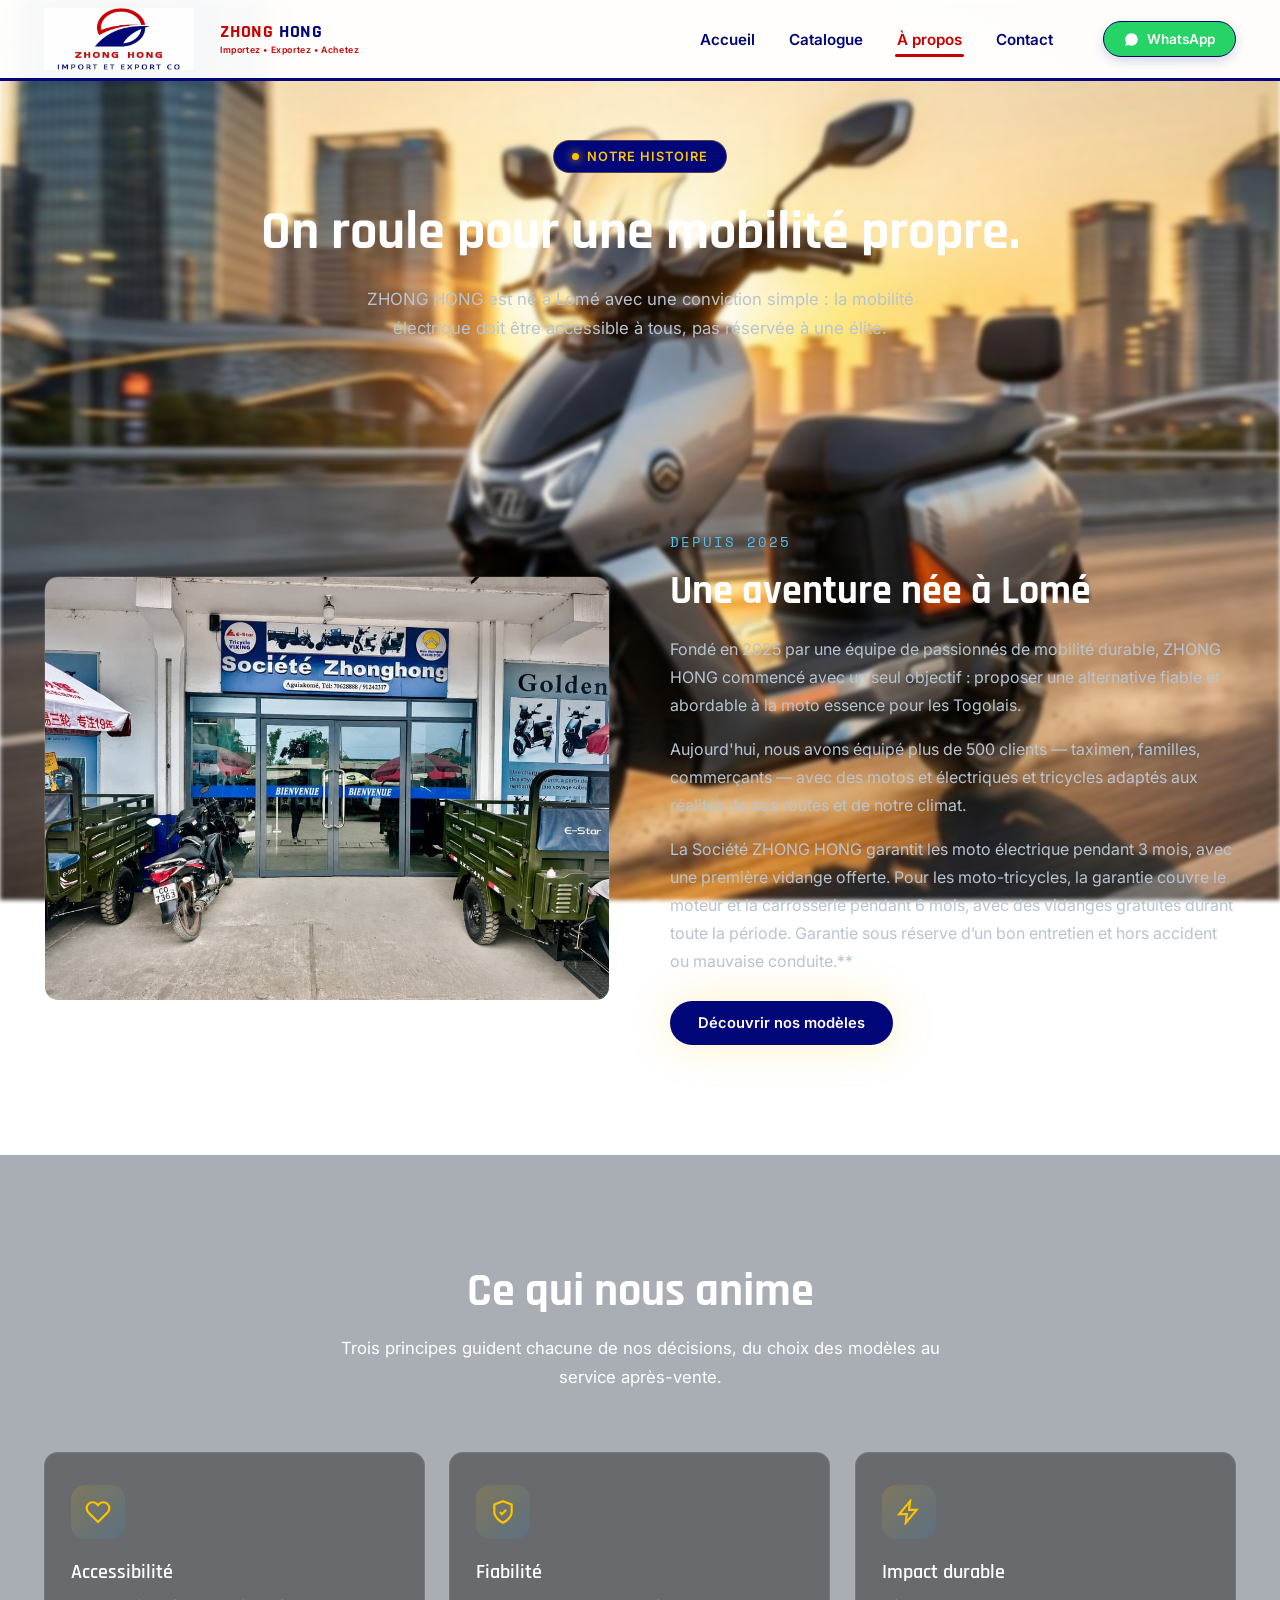
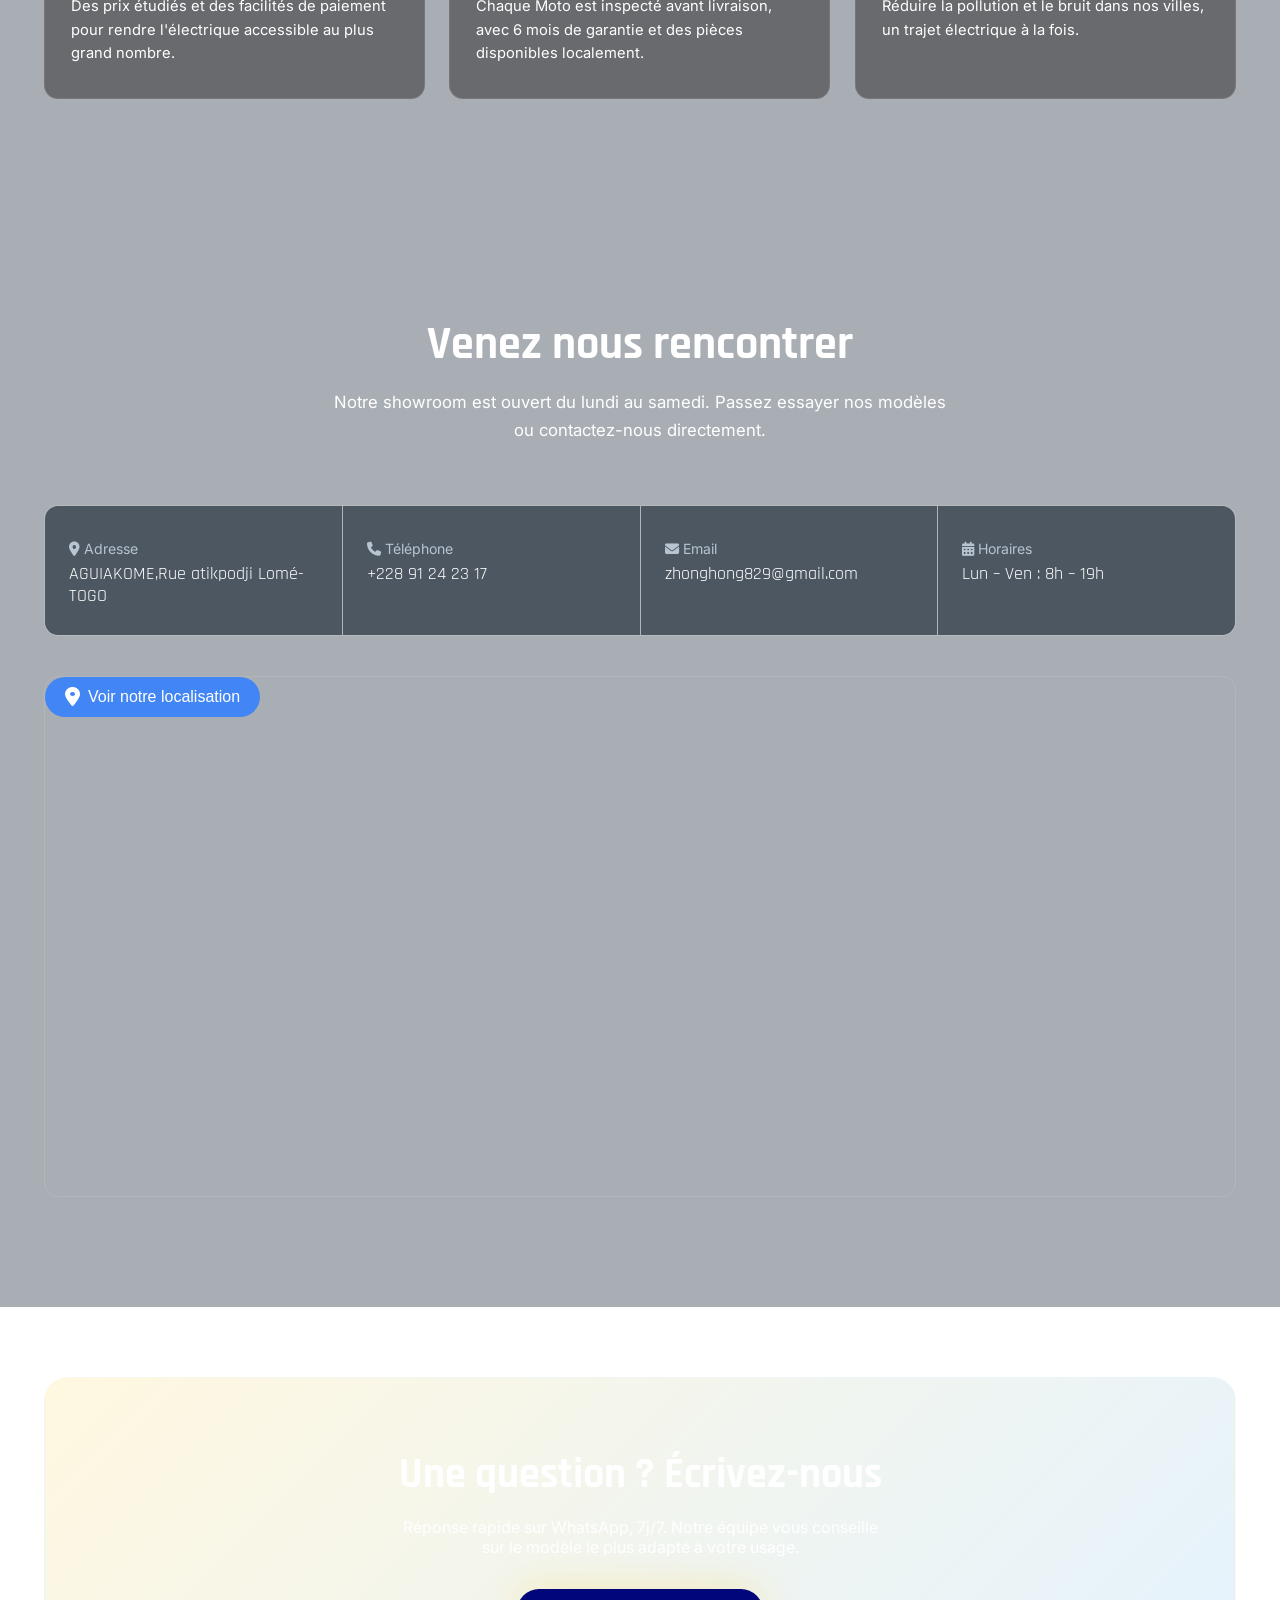
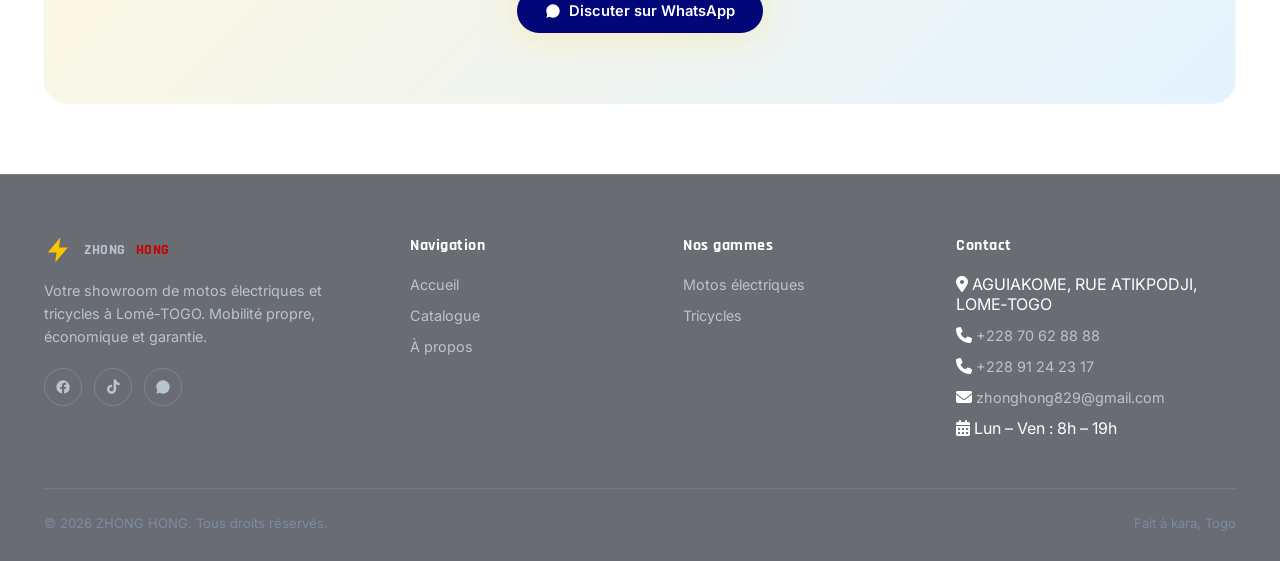
==== apropos.html @ ffcd8df4 "Add files via upload" ====
<!DOCTYPE html>
<html lang="fr">

<head>
  <meta charset="UTF-8">
  <meta name="viewport" content="width=device-width, initial-scale=1.0">
  <title>À propos — zhonghong — Motos Électriques & Tricycles à Lomé</title>
  <meta name="description"
    content="Découvrez l'histoire de VoltMoto, notre équipe et notre engagement pour une mobilité électrique accessible à Lomé.">
  <link rel="stylesheet" href="style.css">
  <link rel="stylesheet" href="https://cdnjs.cloudflare.com/ajax/libs/font-awesome/6.5.1/css/all.min.css">
</head>

<body>

  <div class="fixed-bg"></div>

  <!--  NAVIGATION  -->
  <header class="navbar">
    <div class="container">
      <img id="log" src="logo.jpg" alt="">
       <a href="index.html" class="logo">

    <!-- NOUVEAU TEXTE -->
    <span class="logo-slogan">
        <strong>
            <span>ZHONG</span> HONG
        </strong>
        <small>Importez • Exportez • Achetez</small>
    </span>

      <nav class="nav-links">
        <a href="index.html">Accueil</a>
        <a href="catalogue.html">Catalogue</a>
        <a href="apropos.html">À propos</a>
        <a href="apropos.html#contact">Contact</a>
        <a href="https://wa.me/22891242317" target="_blank" class="btn btn-primary btn-sm mobile-only-cta">Discuter sur
          WhatsApp</a>
      </nav>
      <div class="menu-backdrop"></div>
      <div class="nav-cta">
        <a href="https://wa.me/22890000000" target="_blank" class="btn btn-outline btn-sm">
          <svg viewBox="0 0 24 24" width="15" height="15" fill="currentColor">
            <path
              d="M12 2C6.48 2 2 6.48 2 12c0 1.85.5 3.58 1.38 5.07L2 22l5.07-1.33A9.94 9.94 0 0 0 12 22c5.52 0 10-4.48 10-10S17.52 2 12 2z" />
          </svg>
          WhatsApp
        </a>
        <!--  
        <a id="btn-catatalogue" href="catalogue.html" class="btn btn-primary btn-sm">Voir le catalogue</a>
        -->
        <button class="hamburger" aria-label="Menu">
          <span></span><span></span><span></span>
        </button>
      </div>
    </div>
  </header>

  <!-- EN-TÊTE  -->
  <section class="about-hero">
    <div class="container">
      <div class="eyebrow" data-reveal><span class="dot"></span> Notre histoire</div>
      <h1
        style="font-family:var(--font-display); font-size:clamp(2.2rem,5vw,3.4rem); font-weight:700; margin-bottom:18px;"
        data-reveal>
        On roule pour une <span class="gradient-text">mobilité propre.</span>
      </h1>
      <p style="color:var(--grey-300); max-width:620px; margin:0 auto; font-size:1.05rem; line-height:1.7;" data-reveal>
        ZHONG HONG est né à Lomé avec une conviction simple : la mobilité électrique doit être accessible à tous, pas
        réservée à une élite.
      </p>
    </div>
  </section>

  <!--  NOTRE HISTOIRE -->
  <section class="section">
    <div class="container">
      <div class="split">
        <div data-reveal>
          <img src="photoentreprise.jpg" alt="Showroom VoltMoto à Lomé">
        </div>
        <div data-reveal>
          <span class="kicker">Depuis 2025</span>
          <h2>Une aventure née à Lomé</h2>
          <p>Fondé en 2025 par une équipe de passionnés de mobilité durable, ZHONG HONG commencé avec un seul objectif :
            proposer une alternative fiable et abordable à la moto essence pour les Togolais.</p>
          <p>Aujourd'hui, nous avons équipé plus de 500 clients — taximen, familles, commerçants — avec des motos et
            électriques et tricycles adaptés aux réalités de nos routes et de notre climat.</p>
          <p> La Société ZHONG HONG garantit les moto électrique pendant 3 mois, avec une première vidange offerte. Pour
            les
            moto-tricycles, la garantie couvre le moteur et la carrosserie pendant 6 mois, avec des vidanges gratuites
            durant toute la période. Garantie sous réserve d’un bon entretien et hors accident ou mauvaise conduite.**
          </p>
          <a href="catalogue.html" class="btn btn-primary" style="margin-top:10px;">Découvrir nos modèles</a>
        </div>
      </div>
    </div>
  </section>

  <!--  VALEURS  -->
  <section class="section" style="background:rgba(10,25,41,0.35);">
    <div class="container">
      <div class="section-head" data-reveal>
        <h2>Ce qui nous anime</h2>
        <p>Trois principes guident chacune de nos décisions, du choix des modèles au service après-vente.</p>
      </div>
      <div class="values-grid">
        <div class="feature-card" data-reveal data-scroll-index="1">
          <div class="icon-wrap"><svg viewBox="0 0 24 24" fill="none" stroke="currentColor" stroke-width="2">
              <path
                d="M20.84 4.61a5.5 5.5 0 0 0-7.78 0L12 5.67l-1.06-1.06a5.5 5.5 0 0 0-7.78 7.78L12 21.23l8.84-8.84a5.5 5.5 0 0 0 0-7.78z" />
            </svg></div>
          <h3>Accessibilité</h3>
          <p>Des prix étudiés et des facilités de paiement pour rendre l'électrique accessible au plus grand nombre.</p>
        </div>
        <div class="feature-card" data-reveal data-scroll-index="2">
          <div class="icon-wrap"><svg viewBox="0 0 24 24" fill="none" stroke="currentColor" stroke-width="2">
              <path d="M9 12l2 2 4-4M12 22s8-4 8-10V5l-8-3-8 3v7c0 6 8 10 8 10z" />
            </svg></div>
          <h3>Fiabilité</h3>
          <p>Chaque Moto est inspecté avant livraison, avec 6 mois de garantie et des pièces disponibles localement.
          </p>
        </div>
        <div class="feature-card" data-reveal data-scroll-index="3">
          <div class="icon-wrap"><svg viewBox="0 0 24 24" fill="none" stroke="currentColor" stroke-width="2">
              <path d="M13 2 3 14h7l-1 8 10-12h-7l1-8z" />
            </svg></div>
          <h3>Impact durable</h3>
          <p>Réduire la pollution et le bruit dans nos villes, un trajet électrique à la fois.</p>
        </div>
      </div>
    </div>
  </section>



  <!--  CONTACT / LOCALISATION -->
  <section class="section" id="=contact-section" style="background:rgba(10,25,41,0.35);">
    <div class="container">
      <div class="section-head" data-reveal>
        <h2>Venez nous rencontrer</h2>
        <p>Notre showroom est ouvert du lundi au samedi. Passez essayer nos modèles ou contactez-nous directement.</p>
      </div>

      <div class="stats-bar" style="margin-bottom:40px;" data-reveal>
        <div class="stat-item" style="text-align:left; padding:28px 24px;">
          <span class="label" style="display:block; margin-bottom:6px;"><i class="fa-solid fa-location-dot"></i>
            Adresse</span>
          <span style="font-family:var(--font-display); font-size:1.1rem;">AGUIAKOME,Rue atikpodji Lomé-TOGO</span>
        </div>
        <div class="stat-item" style="text-align:left; padding:28px 24px;">
          <span class="label" style="display:block; margin-bottom:6px;"><i class="fa-solid fa-phone"></i>
            Téléphone</span>
          <span style="font-family:var(--font-display); font-size:1.1rem;"><a href="tel: +228 91242317 ">+228 91 24 23
              17</a></span>
        </div>
        <div class="stat-item" style="text-align:left; padding:28px 24px;">
          <span class="label" style="display:block; margin-bottom:6px;"><i class="fa-solid fa-envelope"></i>
            Email</span>
          <span style="font-family:var(--font-display); font-size:1.1rem;"><a
              href="mailto:zhonghong829@gmail.com">zhonghong829@gmail.com</a></span>
        </div>
        <div class="stat-item" style="text-align:left; padding:28px 24px;">
          <span class="label" style="display:block; margin-bottom:6px;"> <i class="fa-solid fa-calendar-days"></i>
            Horaires</span>
          <span style="font-family:var(--font-display); font-size:1.1rem;">Lun – Ven : 8h – 19h</span>
        </div>
      </div>

      <div class="map-wrap" data-reveal>
        <a href="https://maps.app.goo.gl/SfbTPhLmxVhvN7118" target="_blank" style="
  display: inline-flex;
  align-items: center;
  gap: 8px;
  background-color: #4285F4;
  color: white;
  padding: 10px 20px;
  border-radius: 50px;
  text-decoration: none;
  font-family: sans-serif;
">
          <i class="fa-solid fa-location-dot" style="font-size: 20px;"></i>
          Voir notre localisation
        </a>

        <iframe src="https://www.google.com/maps?q=6.132615,1.233595&z=15&output=embed" width="600" height="450"
          style="border:0; margin-top: 15px;" allowfullscreen="" loading="lazy">
        </iframe>
      </div>
    </div>
  </section>

  <!--  CTA FINAL  -->
  <section class="section-tight">
    <div class="container">
      <div class="cta-banner" data-reveal="scale" id="contact">
        <h2>Une question ? Écrivez-nous</h2>
        <p>Réponse rapide sur WhatsApp, 7j/7. Notre équipe vous conseille sur le modèle le plus adapté à votre usage.
        </p>
        <a href="https://wa.me/22891242317?text=Bonjour%2C%20je%20souhaite%20des%20informations" target="_blank"
          class="btn btn-primary">
          <svg viewBox="0 0 24 24" width="16" height="16" fill="currentColor">
            <path
              d="M12 2C6.48 2 2 6.48 2 12c0 1.85.5 3.58 1.38 5.07L2 22l5.07-1.33A9.94 9.94 0 0 0 12 22c5.52 0 10-4.48 10-10S17.52 2 12 2z" />
          </svg>
          Discuter sur WhatsApp
        </a>
      </div>
    </div>
  </section>

  <!--  FOOTER -->
  <footer>
    <div class="container">
      <div class="footer-grid">
        <div class="footer-col footer-brand">
          <a href="index.html" class="logo">
            <svg viewBox="0 0 24 24" fill="none">
              <path d="M13 2 3 14h7l-1 8 10-12h-7l1-8z" fill="#FFC400" />
            </svg>
            ZHONG<span class="accent">HONG</span>
          </a>
          <p>Votre showroom de motos électriques et tricycles à Lomé-TOGO. Mobilité propre, économique et garantie.</p>
          <div class="social-row">
            <a href="#" aria-label="Facebook"><svg viewBox="0 0 24 24" fill="currentColor">
                <path
                  d="M22 12a10 10 0 1 0-11.5 9.87v-6.98H7.9V12h2.6V9.8c0-2.57 1.53-4 3.87-4 1.12 0 2.3.2 2.3.2v2.53h-1.3c-1.28 0-1.68.8-1.68 1.62V12h2.86l-.46 2.89h-2.4v6.98A10 10 0 0 0 22 12z" />
              </svg></a>
            <a href="https://www.tiktok.com/@jianchao.wu2" target="_blank">
              <i class="fa-brands fa-tiktok"></i>
            </a>
            <a href="https://wa.me/22891242317" target="_blank" aria-label="WhatsApp"><svg viewBox="0 0 24 24"
                fill="currentColor">
                <path
                  d="M12 2C6.48 2 2 6.48 2 12c0 1.85.5 3.58 1.38 5.07L2 22l5.07-1.33A9.94 9.94 0 0 0 12 22c5.52 0 10-4.48 10-10S17.52 2 12 2z" />
              </svg></a>
          </div>
        </div>
        <div class="footer-col">
          <h4>Navigation</h4>
          <ul>
            <li><a href="index.html">Accueil</a></li>
            <li><a href="catalogue.html">Catalogue</a></li>
            <li><a href="apropos.html">À propos</a></li>
          </ul>
        </div>
        <div class="footer-col">
          <h4>Nos gammes</h4>
          <ul>
            <li><a href="catalogue.html">Motos électriques</a></li>
            <li><a href="catalogue.html">Tricycles</a></li>

          </ul>
        </div>
        <div class="footer-col">
          <h4>Contact</h4>
          <ul>
            <li><i class="fa-solid fa-location-dot"></i> AGUIAKOME, RUE ATIKPODJI,
              LOME‐TOGO</li>
            <li><i class="fa-solid fa-phone"></i> <a href="tel:+22870628888"> +228 70 62 88 88</a></li>
            <li><i class="fa-solid fa-phone"></i> <a href="tel:+228 91 242317"> +228 91 24 23 17</a></li>
            <li><i class="fa-solid fa-envelope"></i> <a href="mailto:zhonghong829@gmail.com">zhonghong829@gmail.com</a>
            </li>
            <li><i class="fa-solid fa-calendar-days"> </i> Lun – Ven : 8h – 19h</li>
          </ul>
        </div>
      </div>
      <div class="footer-bottom">
        <span>© 2026 ZHONG HONG. Tous droits réservés.</span>
        <span>Fait à kara, Togo </span>
      </div>
    </div>
  </footer>

  <script src="script.js"></script>
</body>

</html>
---- style.css ----
@import url('https://fonts.googleapis.com/css2?family=Rajdhani:wght@500;600;700&family=Inter:wght@400;500;600;700&family=Space+Mono:wght@400;700&display=swap');

:root {
  /* Couleurs */
     --rouge-logo: #C90000;
    --bleu-logo: #010779;
  --navy-950: #050b14;
  --navy-900: #0a1929;
  --navy-800: #0f2138;
  --navy-700: #16304f;
  --blue-500: #2196f3;
  --blue-glow: #4fc3f7;
  --yellow-400: #ffc400;
  --yellow-300: #f7f7f7;
  --blue: Blue;
  --white: white;
  --whatzap: #25D366;
  --grey-300: #b8c4d0;
  --grey-500: #7c8ba1;

  /* Typo */
  --font-display: 'Rajdhani', sans-serif;
  --font-body: 'Inter', sans-serif;
  --font-mono: 'Space Mono', monospace;

  /* Radius / ombres */
  --radius: 14px;
  --radius-sm: 8px;
  --shadow-glow: 0 0 40px rgba(255, 196, 0, 0.25);
  --shadow-blue: 0 0 40px rgba(33, 150, 243, 0.25);
  --transition: 0.35s cubic-bezier(0.16, 1, 0.3, 1);
}

* {
  margin: 0;
  padding: 0;
  box-sizing: border-box;
}

html {
  scroll-behavior: smooth;
  overflow-x: hidden;   /* ← à ajouter : bloque le débordement horizontal sur mobile */
  max-width: 100%;
}

body {
  font-family: var(--font-body);
  color: var(--white);
  
  overflow-x: hidden;
  position: relative;
  min-height: 100vh;
}

img {
  max-width: 100%;
  display: block;
}

a {
  text-decoration: none;
  color: inherit;
}

ul {
  list-style: none;
}

button {
  font-family: inherit;
  cursor: pointer;
  border: none;
  background: none;
}

/*  FOND FIXE (identique sur toutes les pages)  */
.fixed-bg {
  position: fixed;
  inset: 0;
  z-index: -3;
  background:
   /* radial-gradient(circle at 15% 20%, rgba(33, 150, 243, 0.18) 0%, transparent 45%),
    radial-gradient(circle at 85% 75%, rgba(255, 196, 0, 0.12) 0%, transparent 45%),
    linear-gradient(180deg, #050b14 0%, #0a1929 50%, #050b14 100%),*/
    url('imagebackground.jpg');
  filter: blur(2px);
  background-size: cover, cover, cover, cover;
  background-position: center, center, center, center;
  background-repeat: no-repeat;
  background-attachment: fixed;
}
/* top text */
#cardrecorriger{
  margin-top: 80px;
}

.fixed-bg::after {
  content: '';
  position: absolute;
  inset: 0;
  background-image:
    linear-gradient(rgba(79, 195, 247, 0.05) 1px, transparent 1px),
    linear-gradient(90deg, rgba(79, 195, 247, 0.05) 1px, transparent 1px);
  background-size: 48px 48px;
  mask-image: radial-gradient(ellipse at center, black 0%, transparent 80%);
}

/*  CONTAINER  */
.container {
  width: 100%;
  max-width: 1240px;
  margin: 0 auto;
  padding: 0 24px;
}


/*  NAVIGATION  */
.navbar {
  position: fixed;
  top: 0;
  left: 0;
  z-index: 1000;
  width: 100%;
  background: rgba(255, 255, 255, 0.96);
  backdrop-filter: blur(16px);
  -webkit-backdrop-filter: blur(16px);
  border-bottom: 3px solid var(--bleu-logo);
  box-shadow: 0 5px 22px rgba(1, 7, 121, 0.14);
  transition: box-shadow 0.3s ease, background 0.3s ease;
}

.navbar .container {
  display: flex;
  align-items: center;
  justify-content: space-between;
  height: 78px;
  gap: 24px;
}

#log {
  width: 150px;
  height: auto;
  object-fit: contain;
  flex-shrink: 0;
}

.logo {
  display: flex;
  align-items: center;
  gap: 10px;
  font-family: var(--font-display);
  font-size: 1.5rem;
  font-weight: 700;
  letter-spacing: 0.5px;
}

.logo svg {
  width: 30px;
  height: 30px;
}

.logo .accent {
  color: var(--rouge-logo);
}

.nav-links {
  display: flex;
  align-items: center;
  justify-content: center;
  gap: 30px;
  margin-left: auto;
}

.nav-links a {
  color: var(--bleu-logo);
  font-size: 0.95rem;
  font-weight: 600;
  position: relative;
  padding: 9px 2px;
  transition: color 0.25s ease;
}

.nav-links a::after {
  content: '';
  position: absolute;
  left: 0;
  bottom: 1px;
  width: 0;
  height: 3px;
  border-radius: 10px;
  background: var(--rouge-logo);
  transition: width 0.25s ease;
}

.nav-links a:hover,
.nav-links a.active {
  color: var(--rouge-logo);
}

.nav-links a:hover::after,
.nav-links a.active::after {
  width: 100%;
}

.nav-cta {
  display: flex;
  align-items: center;
  gap: 10px;
  flex-shrink: 0;
 
}

.nav-links .mobile-only-cta {
  display: none;
}

/* Boutons de la navigation : uniquement les couleurs de la marque */
.nav-cta .btn-outline {
  background: var(--whatzap);
  color: var(--white);
  border: 1.5px solid var(--bleu-logo);
  box-shadow: 0 4px 12px rgba(1, 7, 121, 0.16);
}

.nav-cta .btn-outline:hover {
  background: var(--rouge-logo);
  border-color: var(--rouge-logo);
  transform: translateY(-2px);
}

#btn-catatalogue {
  background: var(--rouge-logo);
  color: var(--white);
  box-shadow: 0 4px 12px rgba(201, 0, 0, 0.16);
}

#btn-catatalogue:hover {
  background: var(--bleu-logo);
  transform: translateY(-2px);
}

.hamburger {
  display: none;
  flex-direction: column;
  justify-content: center;
  align-items: center;
  gap: 5px;
  width: 44px;
  height: 44px;
  padding: 0;
  border: 2px solid var(--bleu-logo);
  border-radius: 10px;
  background: var(--bleu-logo);
  z-index: 1100;
  box-shadow: 0 5px 14px rgba(1, 7, 121, 0.18);
}

.hamburger span {
  width: 22px;
  height: 2px;
  background: var(--white);
  border-radius: 2px;
  transition: var(--transition);
}

/*  BOUTONS  */
.btn {
  display: inline-flex;
  align-items: center;
  gap: 8px;
  padding: 13px 28px;
  border-radius: 100px;
  font-family: var(--font-body);
  font-weight: 600;
  font-size: 0.92rem;
  transition: all var(--transition);
  white-space: nowrap;
}

.btn-primary {
  background: var(--bleu-logo);
  color:var(--white);
  box-shadow: var(--shadow-glow);
}

.btn-primary:hover {
  transform: translateY(-3px) scale(1.03);
  box-shadow: 0 8px 30px rgba(255, 196, 0, 0.4);
}

.btn-outline {
  background: var(--whatzap);
  color: var(--white);
  border: 1.5px solid rgba(255, 255, 255, 0.25);
  backdrop-filter: blur(8px);
  
}

.btn-outline:hover {
  border-color: var(--blue-glow);
  background: var(--yellow-400);
  transform: translateY(-3px);
}

.btn-sm {
  padding: 9px 20px;
  font-size: 0.85rem;
  background: var(--whatzap);
}
#btn-catatalogue{
  background: var(--rouge-logo);
  
}


.btn-block {
  width: 100%;
  justify-content: center;
}

/*  BADGE / EYEBROW  */
.eyebrow {
  display: inline-flex;
  align-items: center;
  gap: 8px;
  padding: 8px 18px;
  border-radius: 100px;
  background:var(--bleu-logo);
  border: 1px solid rgba(255, 196, 0, 0.3);
  color: var(--yellow-400);
  font-size: 0.8rem;
  font-weight: 600;
  letter-spacing: 1px;
  text-transform: uppercase;
  margin-bottom: 24px;
}

.eyebrow .dot {
  width: 7px;
  height: 7px;
  border-radius: 50%;
  background: var(--yellow-400);
  box-shadow: 0 0 10px var(--yellow-400);
  animation: pulse-dot 1.8s infinite;
}

@keyframes pulse-dot {

  0%,
  100% {
    opacity: 1;
    transform: scale(1);
  }

  50% {
    opacity: 0.4;
    transform: scale(0.7);
  }
}

/*  HERO  */
.hero {
  min-height: 92vh;
  display: flex;
  align-items: center;
  position: relative;
  padding: 60px 0 40px;
}

.hero-glow {
  position: absolute;
  top: 50%;
  left: 50%;
  transform: translate(-50%, -50%);
  width: 900px;
  height: 900px;
  background: radial-gradient(circle, rgba(33, 150, 243, 0.15) 0%, transparent 65%);
  z-index: -1;
  animation: float-glow 8s ease-in-out infinite;
}

@keyframes float-glow {

  0%,
  100% {
    transform: translate(-50%, -50%) scale(1);
  }

  50% {
    transform: translate(-52%, -48%) scale(1.08);
  }
}

.hero-content {
  max-width: 780px;
  margin: 0 auto;
  text-align: center;
}

.hero h1 {
  font-family: var(--font-display);
  font-size: clamp(2.6rem, 6vw, 4.6rem);
  font-weight: 700;
  line-height: 1.05;
  letter-spacing: -0.5px;
  margin-bottom: 22px;
}

.hero h1 .gradient-text {
  background: linear-gradient(90deg, var(--yellow-400), var(--blue-glow));
  -webkit-background-clip: text;
  background-clip: text;
  -webkit-text-fill-color: transparent;
}

.hero p.lead {
  font-size: 1.15rem;
  color: var(--white);
  line-height: 1.7;
  max-width: 600px;
  margin: 0 auto 36px;
}

.hero-actions {
  display: flex;
  align-items: center;
  justify-content: center;
  gap: 16px;
  flex-wrap: wrap;
  margin-bottom: 50px;
  
}

.trust-badges {
  display: flex;
  flex-wrap: wrap;
  align-items: center;
  justify-content: center;
  gap: 14px;
}

.trust-badges .badge {
  display: flex;
  align-items: center;
  gap: 8px;
  padding: 10px 18px;
  border-radius: 100px;
  background: rgba(255, 255, 255, 0.04);
  border: 1px solid rgba(255, 255, 255, 0.1);
  font-size: 0.82rem;
  color: var(--white);
}

.trust-badges svg {
  width: 16px;
  height: 16px;
  color: var(--yellow-400);
  flex-shrink: 0;
}

.scroll-hint {
  position: absolute;
  bottom: 20px;
  left: 50%;
  transform: translateX(-50%);
  display: flex;
  flex-direction: column;
  align-items: center;
  gap: 8px;
  color: var(--grey-500);
  font-size: 0.75rem;
  letter-spacing: 2px;
  text-transform: uppercase;
  animation: bounce-y 2.2s infinite;
}

.scroll-hint .line {
  width: 1px;
  height: 34px;
  background: linear-gradient(var(--grey-500), transparent);
}

@keyframes bounce-y {

  0%,
  100% {
    transform: translateX(-50%) translateY(0);
  }

  50% {
    transform: translateX(-50%) translateY(8px);
  }
}

/*  SECTION GENERIQUE  */
.section {
  padding: 110px 0;
  position: relative;
}

.section-tight {
  padding: 70px 0;
}

.section-head {
  text-align: center;
  max-width: 620px;
  margin: 0 auto 60px;
}

.section-head h2 {
  font-family: var(--font-display);
  font-size: clamp(2rem, 4vw, 2.9rem);
  font-weight: 700;
  margin-bottom: 16px;
  line-height: 1.15;
}

.section-head p {
  color:var(--white);
  font-size: 1.05rem;
  line-height: 1.7;
}

.section-head.left {
  text-align: left;
  margin: 0 0 50px;
}

/*  STATS BAR  */
.stats-bar {
  display: grid;
  grid-template-columns: repeat(4, 1fr);
  gap: 1px;
  background: rgba(255, 255, 255, 0.08);
  border: 1px solid rgba(255, 255, 255, 0.08);
  border-radius: var(--radius);
  overflow: hidden;
}

.stat-item {
  background: rgba(10, 25, 41, 0.6);
  padding: 36px 20px;
  text-align: center;
}

.stat-item .num {
  font-family: var(--font-display);
  font-size: 2.6rem;
  font-weight: 700;
  color: var(--bleu-logo);
  display: block;
}

.stat-item .label {
  color: var(--grey-300);
  font-size: 0.88rem;
  margin-top: 6px;
}

/*  FEATURE CARDS (tilt 3D)  */
.features-grid {
  display: grid;
  grid-template-columns: repeat(4, 1fr);
  gap: 22px;
}

.feature-card {
  background: rgba(45, 44, 45, 0.517);
  border: 1px solid rgba(255, 255, 255, 0.09);
  border-radius: var(--radius);
  padding: 32px 26px;
  transition: transform 0.15s ease, box-shadow var(--transition), border-color var(--transition);
  transform-style: preserve-3d;
  will-change: transform;
}

.feature-card:hover {
  border-color: rgba(255, 196, 0, 0.35);
  box-shadow: var(--shadow-glow);
}

.feature-card .icon-wrap {
  width: 54px;
  height: 54px;
  border-radius: 14px;
  background: linear-gradient(135deg, rgba(255, 196, 0, 0.15), rgba(33, 150, 243, 0.15));
  display: flex;
  align-items: center;
  justify-content: center;
  margin-bottom: 20px;
}

.feature-card .icon-wrap svg {
  width: 26px;
  height: 26px;
  color: var(--yellow-400);
}

.feature-card h3 {
  font-family: var(--font-display);
  font-size: 1.25rem;
  font-weight: 600;
  margin-bottom: 10px;
}

.feature-card p {
  color:var(--white);
  font-size: 0.92rem;
  line-height: 1.6;
}

/*CATALOGUE GRID  */
.filter-bar {
  display: flex;
  justify-content: center;
  flex-wrap: wrap;
  gap: 12px;
  margin-bottom: 48px;
}

.filter-btn {
  padding: 10px 24px;
  border-radius: 100px;
  border: 1px solid rgba(255, 255, 255, 0.15);
  color: var(--grey-300);
  font-size: 0.88rem;
  font-weight: 600;
  transition: all var(--transition);
}

.filter-btn.active,
.filter-btn:hover {
  background: var(--yellow-400);
  border-color: var(--yellow-400);
  color: var(--navy-950);
}

.catalogue-grid {
  display: grid;
  grid-template-columns: repeat(4, 1fr);
  gap: 26px;
}

.moto-card {
  background: linear-gradient(160deg, rgba(255, 255, 255, 0.05), rgba(255, 255, 255, 0.01));
  border: 1px solid rgba(255, 255, 255, 0.09);
  border-radius: var(--radius);
  overflow: hidden;
  transition: transform 0.15s ease, box-shadow var(--transition), border-color var(--transition);
  transform-style: preserve-3d;
  will-change: transform;
  display: flex;
  flex-direction: column;
}

.moto-card:hover {
  border-color: rgba(79, 195, 247, 0.4);
  box-shadow: var(--shadow-blue);
}

.moto-card .img-wrap {
  position: relative;
  aspect-ratio: 4 / 3;
  background: linear-gradient(135deg, var(--navy-800), var(--navy-700));
  overflow: hidden;
}

.moto-card .img-wrap img {
  width: 100%;
  height: 100%;
  object-fit: cover;
  transition: transform 0.5s ease;
}

.moto-card:hover .img-wrap img {
  transform: scale(1.08);
}

.moto-card .type-tag {
  position: absolute;
  top: 12px;
  left: 12px;
  padding: 5px 12px;
  border-radius: 100px;
  font-size: 0.7rem;
  font-weight: 700;
  text-transform: uppercase;
  letter-spacing: 0.5px;
  background: rgba(5, 11, 20, 0.75);
  backdrop-filter: blur(6px);
  border: 1px solid rgba(255, 255, 255, 0.15);
}

.moto-card .type-tag.moto {
  color: var(--blue-glow);
}

.moto-card .type-tag.tricycle {
  color: var(--yellow-400);
}

.moto-card .body {
  padding: 20px;
  display: flex;
  flex-direction: column;
  gap: 14px;
  flex: 1;
}

.moto-card h3 {
  font-family: var(--font-display);
  font-size: 1.2rem;
  font-weight: 600;
}

.moto-card .model-code {
  font-family: var(--font-mono);
  font-size: 0.72rem;
  color: var(--grey-500);
  margin-top: -10px;
}

.moto-card .price {
  font-family: var(--font-mono);
  font-size: 1.15rem;
  font-weight: 700;
  color: var(--yellow-400);
}

.moto-card .specs {
  display: flex;
  flex-direction: column;
  gap: 8px;
}

.spec-row {
  display: flex;
  align-items: center;
  justify-content: space-between;
  font-size: 0.78rem;
  color: var(--grey-300);
}

.spec-row .spec-label {
  display: flex;
  align-items: center;
  gap: 6px;
}

.spec-row svg {
  width: 13px;
  height: 13px;
  color: var(--blue-glow);
}

.battery-track {
  width: 100%;
  height: 5px;
  background: rgba(255, 255, 255, 0.08);
  border-radius: 4px;
  overflow: hidden;
  margin-top: 4px;
}

.battery-fill {
  height: 100%;
  width: 0%;
  border-radius: 4px;
  background: linear-gradient(90deg, var(--blue-glow), var(--yellow-400));
  transition: width 1.4s cubic-bezier(0.16, 1, 0.3, 1);
}

.moto-card .cta-row {
  margin-top: auto;
  padding-top: 6px;
}

/*  STEPS (process)  */
.steps {
  display: grid;
  grid-template-columns: repeat(3, 1fr);
  gap: 30px;
  position: relative;
}

.step {
  text-align: center;
  padding: 10px;
}

.step .step-num {
  width: 56px;
  height: 56px;
  border-radius: 50%;
  border: 1.5px solid rgba(255, 196, 0, 0.4);
  display: flex;
  align-items: center;
  justify-content: center;
  font-family: var(--font-display);
  font-size: 1.3rem;
  font-weight: 700;
  color: var(--yellow-400);
  margin: 0 auto 20px;
  background: rgba(255, 196, 0, 0.06);
}

.step h3 {
  font-family: var(--font-display);
  font-size: 1.15rem;
  margin-bottom: 10px;
}

.step p {
  color: var(--grey-300);
  font-size: 0.9rem;
  line-height: 1.6;
}

/* CTA BANNER  */
.cta-banner {
  border-radius: 24px;
  background: linear-gradient(135deg, rgba(255, 196, 0, 0.12), rgba(33, 150, 243, 0.12));
  border: 1px solid rgba(255, 255, 255, 0.1);
  padding: 70px 40px;
  text-align: center;
  position: relative;
  overflow: hidden;
}

.cta-banner h2 {
  font-family: var(--font-display);
  font-size: clamp(1.8rem, 4vw, 2.6rem);
  margin-bottom: 16px;
}

.cta-banner p {
  color: var(--white);
  margin-bottom: 32px;
  max-width: 500px;
  margin-left: auto;
  margin-right: auto;
}

/*  TEAM / A PROPOS  */
.about-hero {
  padding: 140px 0 80px;
  text-align: center;
}

.split {
  display: grid;
  grid-template-columns: 1fr 1fr;
  gap: 60px;
  align-items: center;
}

.split img {
  border-radius: var(--radius);
  border: 1px solid rgba(255, 255, 255, 0.1);
}

.split .kicker {
  font-family: var(--font-mono);
  color: var(--blue-glow);
  font-size: 0.85rem;
  letter-spacing: 2px;
  text-transform: uppercase;
  margin-bottom: 14px;
  display: block;
}

.split h2 {
  font-family: var(--font-display);
  font-size: clamp(1.8rem, 3.5vw, 2.5rem);
  margin-bottom: 18px;
}

.split p {
  color: var(--grey-300);
  line-height: 1.75;
  margin-bottom: 16px;
}

.values-grid {
  display: grid;
  grid-template-columns: repeat(3, 1fr);
  gap: 24px;
}

.team-grid {
  display: grid;
  grid-template-columns: repeat(4, 1fr);
  gap: 26px;
}

.team-card {
  text-align: center;
  border-radius: var(--radius);
  overflow: hidden;
  border: 1px solid rgba(255, 255, 255, 0.08);
  background: rgba(255, 255, 255, 0.03);
  transition: transform var(--transition), border-color var(--transition);
}

.team-card:hover {
  transform: translateY(-6px);
  border-color: rgba(255, 196, 0, 0.3);
}

.team-card .photo {
  aspect-ratio: 1;
  overflow: hidden;
  background: linear-gradient(135deg, var(--navy-800), var(--navy-700));
}

.team-card .photo img {
  width: 100%;
  height: 100%;
  object-fit: cover;
}

.team-card .info {
  padding: 20px 14px;
}

.team-card h3 {
  font-family: var(--font-display);
  font-size: 1.1rem;
  margin-bottom: 4px;
}

.team-card .role {
  color: var(--yellow-400);
  font-size: 0.8rem;
  font-weight: 600;
}

.map-wrap {
  border-radius: var(--radius);
  overflow: hidden;
  border: 1px solid rgba(255, 255, 255, 0.1);
  aspect-ratio: 16/7;
}

.map-wrap iframe {
  width: 100%;
  height: 100%;
  border: 0;
  filter: grayscale(0.3) invert(0.92) contrast(0.9);
}

/*  FOOTER  */
footer {
  border-top: 1px solid rgba(255, 255, 255, 0.08);
  padding: 60px 0 30px;
  background: rgba(5, 11, 20, 0.6);
}

.footer-grid {
  display: grid;
  grid-template-columns: 1.4fr 1fr 1fr 1.2fr;
  gap: 40px;
  margin-bottom: 50px;
}

.footer-col h4 {
  font-family: var(--font-display);
  font-size: 1rem;
  margin-bottom: 18px;
  letter-spacing: 0.5px;
}

.footer-col ul {
  display: flex;
  flex-direction: column;
  gap: 11px;
}

.footer-col a,
.footer-col p {
  color: var(--grey-300);
  font-size: 0.9rem;
}

.footer-col a:hover {
  color: var(--yellow-400);
}

.footer-brand p {
  color: var(--grey-300);
  font-size: 0.9rem;
  line-height: 1.6;
  margin: 14px 0 20px;
  max-width: 280px;
}

.social-row {
  display: flex;
  gap: 12px;
}

.social-row a {
  width: 38px;
  height: 38px;
  border-radius: 50%;
  border: 1px solid rgba(255, 255, 255, 0.15);
  display: flex;
  align-items: center;
  justify-content: center;
  transition: var(--transition);
}

.social-row a:hover {
  background: var(--yellow-400);
  border-color: var(--yellow-400);
}

.social-row a:hover svg {
  color: var(--navy-950);
}

.social-row svg {
  width: 16px;
  height: 16px;
}

.footer-bottom {
  border-top: 1px solid rgba(255, 255, 255, 0.08);
  padding-top: 26px;
  display: flex;
  justify-content: space-between;
  flex-wrap: wrap;
  gap: 10px;
  font-size: 0.82rem;
  color: var(--grey-500);
}

/*  REVEAL ANIMATIONS  */
[data-reveal] {
  opacity: 0;
  transform: translateY(36px);
  transition: opacity 0.8s cubic-bezier(0.16, 1, 0.3, 1), transform 0.8s cubic-bezier(0.16, 1, 0.3, 1);
}

[data-reveal].in-view {
  opacity: 1;
  transform: translateY(0);
}

[data-reveal="scale"] {
  transform: scale(0.92);
}

[data-reveal="scale"].in-view {
  transform: scale(1);
}

.stagger-1 {
  transition-delay: 0.08s;
}

.stagger-2 {
  transition-delay: 0.16s;
}

.stagger-3 {
  transition-delay: 0.24s;
}

.stagger-4 {
  transition-delay: 0.32s;
}
/* 
   TEXTE À CÔTÉ DU LOGO */

.logo-slogan {
    display: flex;
    flex-direction: column;
    justify-content: center;
    line-height: 1;
    margin-left: 2px;
}

/* ZHONG HONG */

.logo-slogan strong {
    font-family: var(--font-display);
    font-size: 1.15rem;
    font-weight: 700;
    letter-spacing: 0.8px;
    white-space: nowrap;
}

.logo-slogan strong span {
    color: #C90000;
}

.logo-slogan strong {
    color: #010779;
}

/* Slogan */

.logo-slogan small {
    margin-top: 5px;

    font-family: var(--font-body);
    font-size: 0.55rem;
    font-weight: 600;

    letter-spacing: 0.6px;

    color: #C90000;

    white-space: nowrap;
}@media (max-width: 600px) {

    .logo-slogan strong {
        font-size: 0.95rem;
    }

    .logo-slogan small {
        font-size: 0.45rem;
        letter-spacing: 0.35px;
    }
}

/*  MOBILE MENU  */
@media (max-width: 900px) {
  .navbar .container {
    height: 68px;
    padding-left: 16px;
    padding-right: 16px;
    gap: 12px;
  }

  #log {
    width: 128px;
    max-height: 52px;
  }

  .nav-links {
    display: none;
  }

  .nav-cta {
    margin-left: auto;
    gap: 8px;
  }

  .nav-cta .btn-outline,
  .nav-cta > a.btn-primary {
    display: none;
  }

  .hamburger {
    display: flex;
  }

  .nav-links.open {
    display: flex;
    flex-direction: column;
    align-items: stretch;
    position: fixed;
    top: 68px;
    right: 12px;
    width: min(330px, calc(100vw - 24px));
    max-width: none;
    height: auto;
    max-height: calc(100vh - 84px);
    overflow-y: auto;
    background: rgba(255, 255, 255, 0.98);
    backdrop-filter: blur(20px);
    -webkit-backdrop-filter: blur(20px);
    padding: 12px;
    gap: 4px;
    border: 2px solid var(--bleu-logo);
    border-top: 4px solid var(--rouge-logo);
    border-radius: 0 0 18px 18px;
    box-shadow: 0 18px 45px rgba(1, 7, 121, 0.22);
  }

  .nav-links.open a {
    width: 100%;
    color: var(--bleu-logo);
    padding: 14px 16px;
    font-size: 1rem;
    font-weight: 600;
    border: 0;
    border-radius: 10px;
    transition: background 0.2s ease, color 0.2s ease, transform 0.2s ease;
  }

  .nav-links.open a::after {
    display: none;
  }

  .nav-links.open a:hover,
  .nav-links.open a.active {
    color: var(--white);
    background: var(--bleu-logo);
    transform: translateX(3px);
  }

  .nav-links .mobile-only-cta {
    display: flex;
    align-items: center;
    justify-content: center;
    color: var(--white) !important;
    background: var(--rouge-logo) !important;
    border: 0;
    margin-top: 8px;
    padding: 13px 16px !important;
    border-radius: 10px;
  }

  .nav-links .mobile-only-cta:hover {
    background: var(--bleu-logo) !important;
    transform: none;
  }

  .nav-links.open::after {
    content: 'ZHONG HONG • IMPORT ET EXPORT CO';
    display: block;
    color: var(--rouge-logo);
    text-align: center;
    font-size: 0.65rem;
    font-weight: 700;
    letter-spacing: 1px;
    padding: 10px 4px 4px;
  }

  .hamburger.active {
    background: var(--rouge-logo);
    border-color: var(--rouge-logo);
  }

  .hamburger.active span:nth-child(1) {
    transform: translateY(7px) rotate(45deg);
  }

  .hamburger.active span:nth-child(2) {
    opacity: 0;
  }

  .hamburger.active span:nth-child(3) {
    transform: translateY(-7px) rotate(-45deg);
  }

  .menu-backdrop {
    display: none;
    position: fixed;
    inset: 0;
    top: 68px;
    background: rgba(1, 7, 121, 0.25);
    backdrop-filter: blur(2px);
    -webkit-backdrop-filter: blur(2px);
    z-index: 900;
  }

  .menu-backdrop.open {
    display: block;
  }



  .catalogue-grid {
    grid-template-columns: repeat(2, 1fr);
  }

  .stats-bar {
    grid-template-columns: repeat(2, 1fr);
  }

  .steps {
    grid-template-columns: 1fr;
    gap: 44px;
  }

  .split {
    grid-template-columns: 1fr;
    gap: 36px;
  }

  .values-grid {
    grid-template-columns: 1fr;
  }

  .team-grid {
    grid-template-columns: repeat(2, 1fr);
  }

  .footer-grid {
    grid-template-columns: 1fr 1fr;
  }
}

@media (max-width: 560px) {
  .section {
    padding: 70px 0;
  }

  .hero {
    min-height: auto;
    padding: 50px 0 60px;
  }

  .features-grid,
  .catalogue-grid,
  .team-grid {
    grid-template-columns: 1fr;
  }

  .stats-bar {
    grid-template-columns: 1fr 1fr;
  }

  .footer-grid {
    grid-template-columns: 1fr;
    gap: 30px;
  }

  .hero-actions {
    flex-direction: column;
    width: 100%;
  }

  .hero-actions .btn {
    width: 100%;
    justify-content: center;
  }

  .filter-bar {
    justify-content: flex-start;
    overflow-x: auto;
    flex-wrap: nowrap;
    padding-bottom: 6px;
  }
}

@media (prefers-reduced-motion: reduce) {

  *,
  *::before,
  *::after {
    animation-duration: 0.001ms !important;
    transition-duration: 0.001ms !important;
  }
}


/* 
   GALERIE DES MODÈLES — AJOUT UNIQUEMENT
   Ne remplace pas les styles existants. */

.zh-gallery {
  position: fixed;
  inset: 0;
  z-index: 99999;
  display: flex;
  align-items: center;
  justify-content: center;
  padding: 18px;
  opacity: 0;
  visibility: hidden;
  pointer-events: none;
  transition: opacity .28s ease, visibility .28s ease;
}

.zh-gallery.is-open {
  opacity: 1;
  visibility: visible;
  pointer-events: auto;
}

.zh-gallery-backdrop {
  position: absolute;
  inset: 0;
  background: rgba(1, 7, 121, .78);
  backdrop-filter: blur(7px);
  -webkit-backdrop-filter: blur(7px);
}

.zh-gallery-dialog {
  position: relative;
  z-index: 2;
  width: min(980px, 100%);
  max-height: 94vh;
  overflow: hidden;
  padding: 22px;
  border-radius: 22px;
  background: #fff;
  box-shadow: 0 30px 90px rgba(0,0,0,.38);
  transform: translateY(28px) scale(.94);
  transition: transform .4s cubic-bezier(.2,.8,.2,1);
}

.zh-gallery.is-open .zh-gallery-dialog {
  transform: translateY(0) scale(1);
}

.zh-gallery-dialog::before {
  content: "";
  position: absolute;
  top: 0;
  left: 0;
  right: 0;
  height: 5px;
  background: linear-gradient(90deg, var(--rouge-logo, #C90000) 0 50%, var(--bleu-logo, #010779) 50% 100%);
}

.zh-gallery-close {
  position: absolute;
  top: 15px;
  right: 15px;
  z-index: 5;
  width: 42px;
  height: 42px;
  border: 0;
  border-radius: 50%;
  background: var(--bleu-logo, #010779);
  color: #fff;
  font-size: 28px;
  line-height: 1;
  cursor: pointer;
  transition: background .25s ease, transform .25s ease;
}

.zh-gallery-close:hover {
  background: var(--rouge-logo, #C90000);
  transform: rotate(90deg);
}

.zh-gallery-head {
  padding: 4px 55px 15px;
  text-align: center;
}

.zh-gallery-head span {
  color: var(--rouge-logo, #C90000);
  font-size: .68rem;
  font-weight: 800;
  letter-spacing: 1.6px;
}

.zh-gallery-head h2 {
  margin: 4px 0 3px;
  color: var(--bleu-logo, #010779);
  font-size: 1.5rem;
}

.zh-gallery-head small {
  color: #777;
  font-size: .82rem;
}

.zh-gallery-main {
  position: relative;
  display: flex;
  align-items: center;
  justify-content: center;
  height: min(61vh, 590px);
  min-height: 260px;
  overflow: hidden;
  border-radius: 15px;
  background: #f5f6fa;
}

.zh-gallery-main img {
  width: 100%;
  height: 100%;
  object-fit: contain;
  padding: 18px;
  user-select: none;
  -webkit-user-drag: none;
  opacity: 1;
  transition: opacity .18s ease;
}

.zh-gallery-main img.zh-gallery-loading {
  opacity: .15;
}

.zh-gallery-arrow {
  position: absolute;
  top: 50%;
  z-index: 3;
  width: 48px;
  height: 48px;
  border: 0;
  border-radius: 50%;
  background: var(--bleu-logo, #010779);
  color: #fff;
  font-size: 22px;
  cursor: pointer;
  transform: translateY(-50%);
  transition: background .25s ease, transform .25s ease, opacity .25s ease;
}

.zh-gallery-arrow:hover {
  background: var(--rouge-logo, #C90000);
  transform: translateY(-50%) scale(1.08);
}

.zh-gallery-prev { left: 14px; }
.zh-gallery-next { right: 14px; }

.zh-gallery-thumbs {
  display: flex;
  justify-content: center;
  gap: 9px;
  margin-top: 13px;
  padding: 3px 2px 5px;
  overflow-x: auto;
  scrollbar-width: thin;
}

.zh-gallery-thumb {
  flex: 0 0 76px;
  width: 76px;
  height: 60px;
  padding: 0;
  overflow: hidden;
  border: 3px solid transparent;
  border-radius: 9px;
  background: #eee;
  cursor: pointer;
  transition: border-color .2s ease, transform .2s ease;
}

.zh-gallery-thumb:hover { transform: translateY(-2px); }

.zh-gallery-thumb.is-active {
  border-color: var(--rouge-logo, #C90000);
}

.zh-gallery-thumb img {
  display: block;
  width: 100%;
  height: 100%;
  object-fit: cover;
}

/* Le bouton est ajouté automatiquement par le JS dans chaque carte. */
.zh-gallery-trigger {
  display: inline-flex;
  align-items: center;
  justify-content: center;
  gap: 7px;
  min-height: 42px;
  padding: 10px 15px;
  border: 2px solid var(--bleu-logo, #010779);
  border-radius: 10px;
  background: #fff;
  color: var(--bleu-logo, #010779);
  font: inherit;
  font-size: .88rem;
  font-weight: 700;
  cursor: pointer;
  transition: background .25s ease, color .25s ease, transform .25s ease, border-color .25s ease;
}

.zh-gallery-trigger:hover {
  border-color: var(--rouge-logo, #C90000);
  background: var(--rouge-logo, #C90000);
  color: #fff;
  transform: translateY(-2px);
}

@media (max-width: 600px) {
  .zh-gallery { padding: 9px; }

  .zh-gallery-dialog {
    width: 100%;
    padding: 14px;
    border-radius: 17px;
  }

  .zh-gallery-head { padding: 4px 43px 11px; }
  .zh-gallery-head h2 { font-size: 1.2rem; }

  .zh-gallery-main {
    height: 55vh;
    min-height: 240px;
    border-radius: 12px;
  }

  .zh-gallery-main img { padding: 8px; }

  .zh-gallery-close {
    top: 9px;
    right: 9px;
    width: 37px;
    height: 37px;
    font-size: 24px;
  }

  .zh-gallery-arrow {
    width: 40px;
    height: 40px;
    font-size: 18px;
  }

  .zh-gallery-prev { left: 7px; }
  .zh-gallery-next { right: 7px; }

  .zh-gallery-thumb {
    flex-basis: 62px;
    width: 62px;
    height: 51px;
  }

  .zh-gallery-trigger {
    width: 100%;
  }
}

@media (prefers-reduced-motion: reduce) {
  .zh-gallery,
  .zh-gallery-dialog,
  .zh-gallery-trigger,
  .zh-gallery-arrow,
  .zh-gallery-close {
    transition: none !important;
  }
}
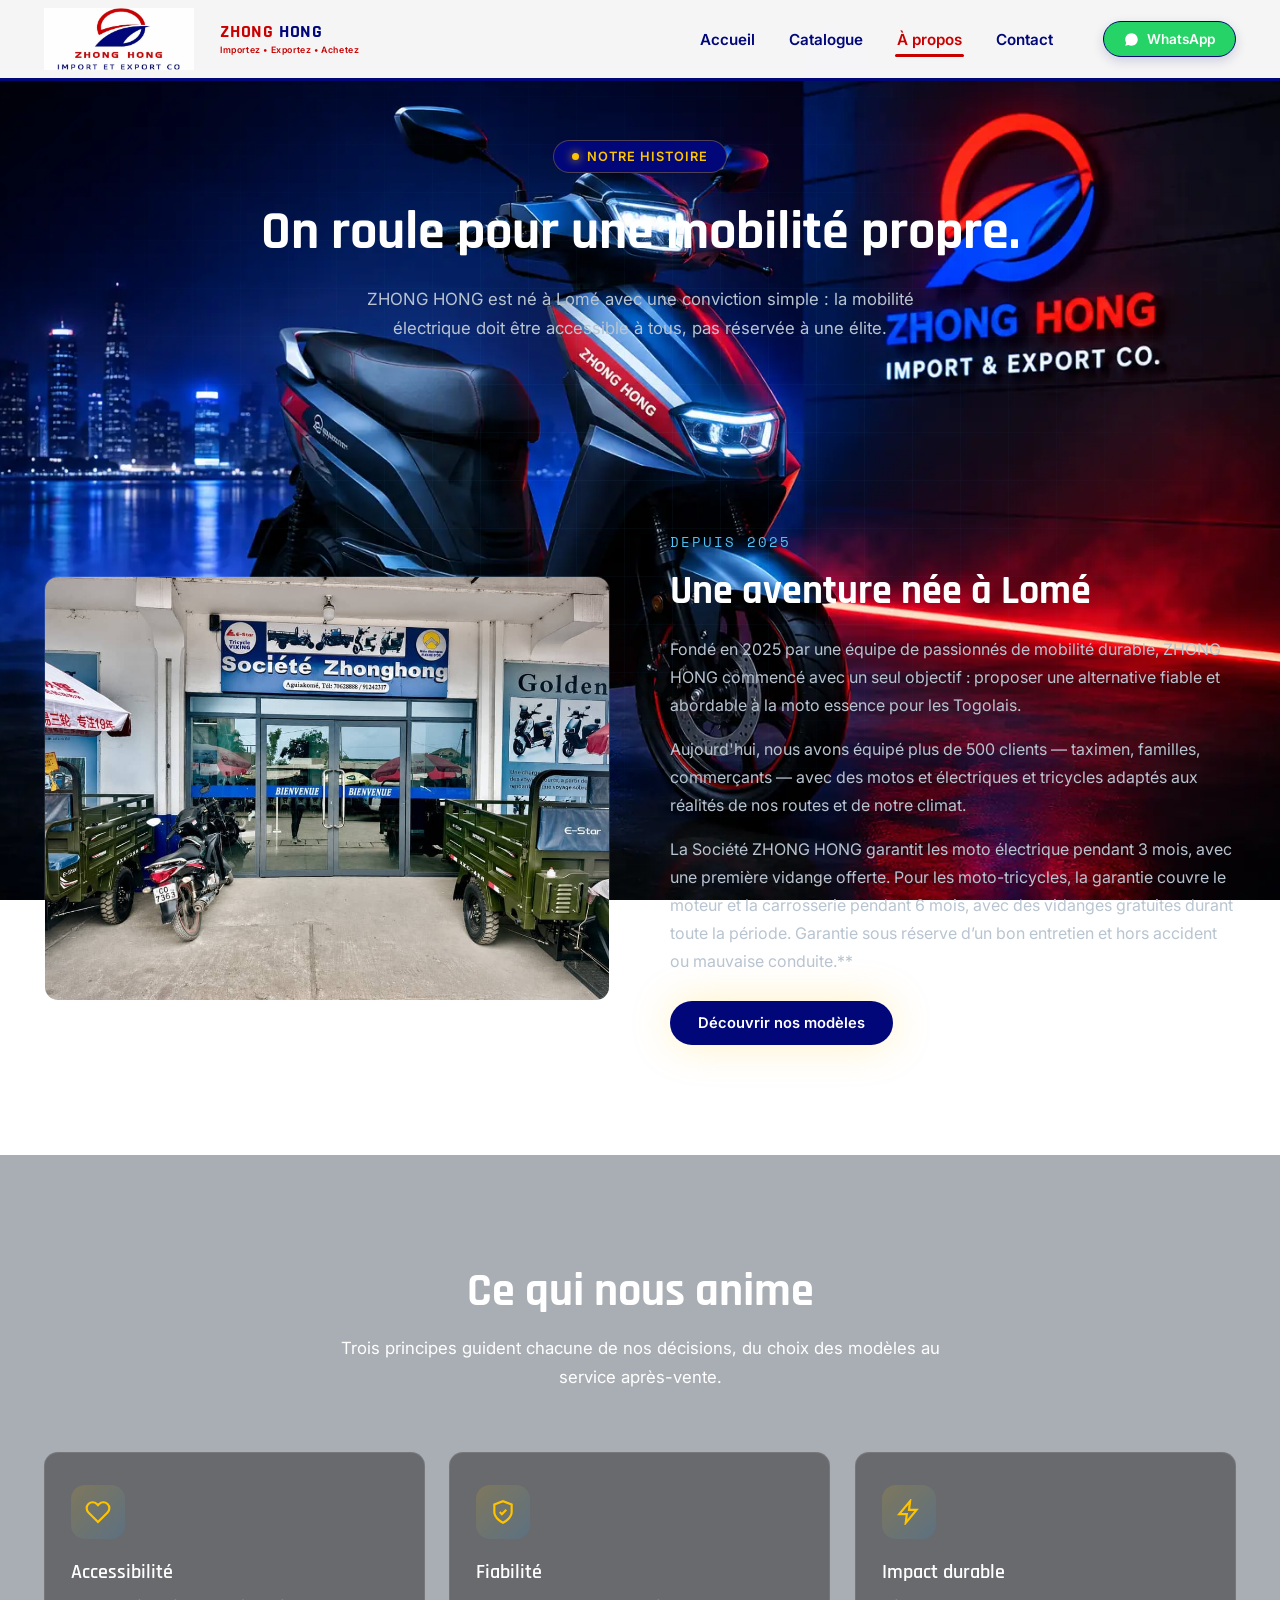
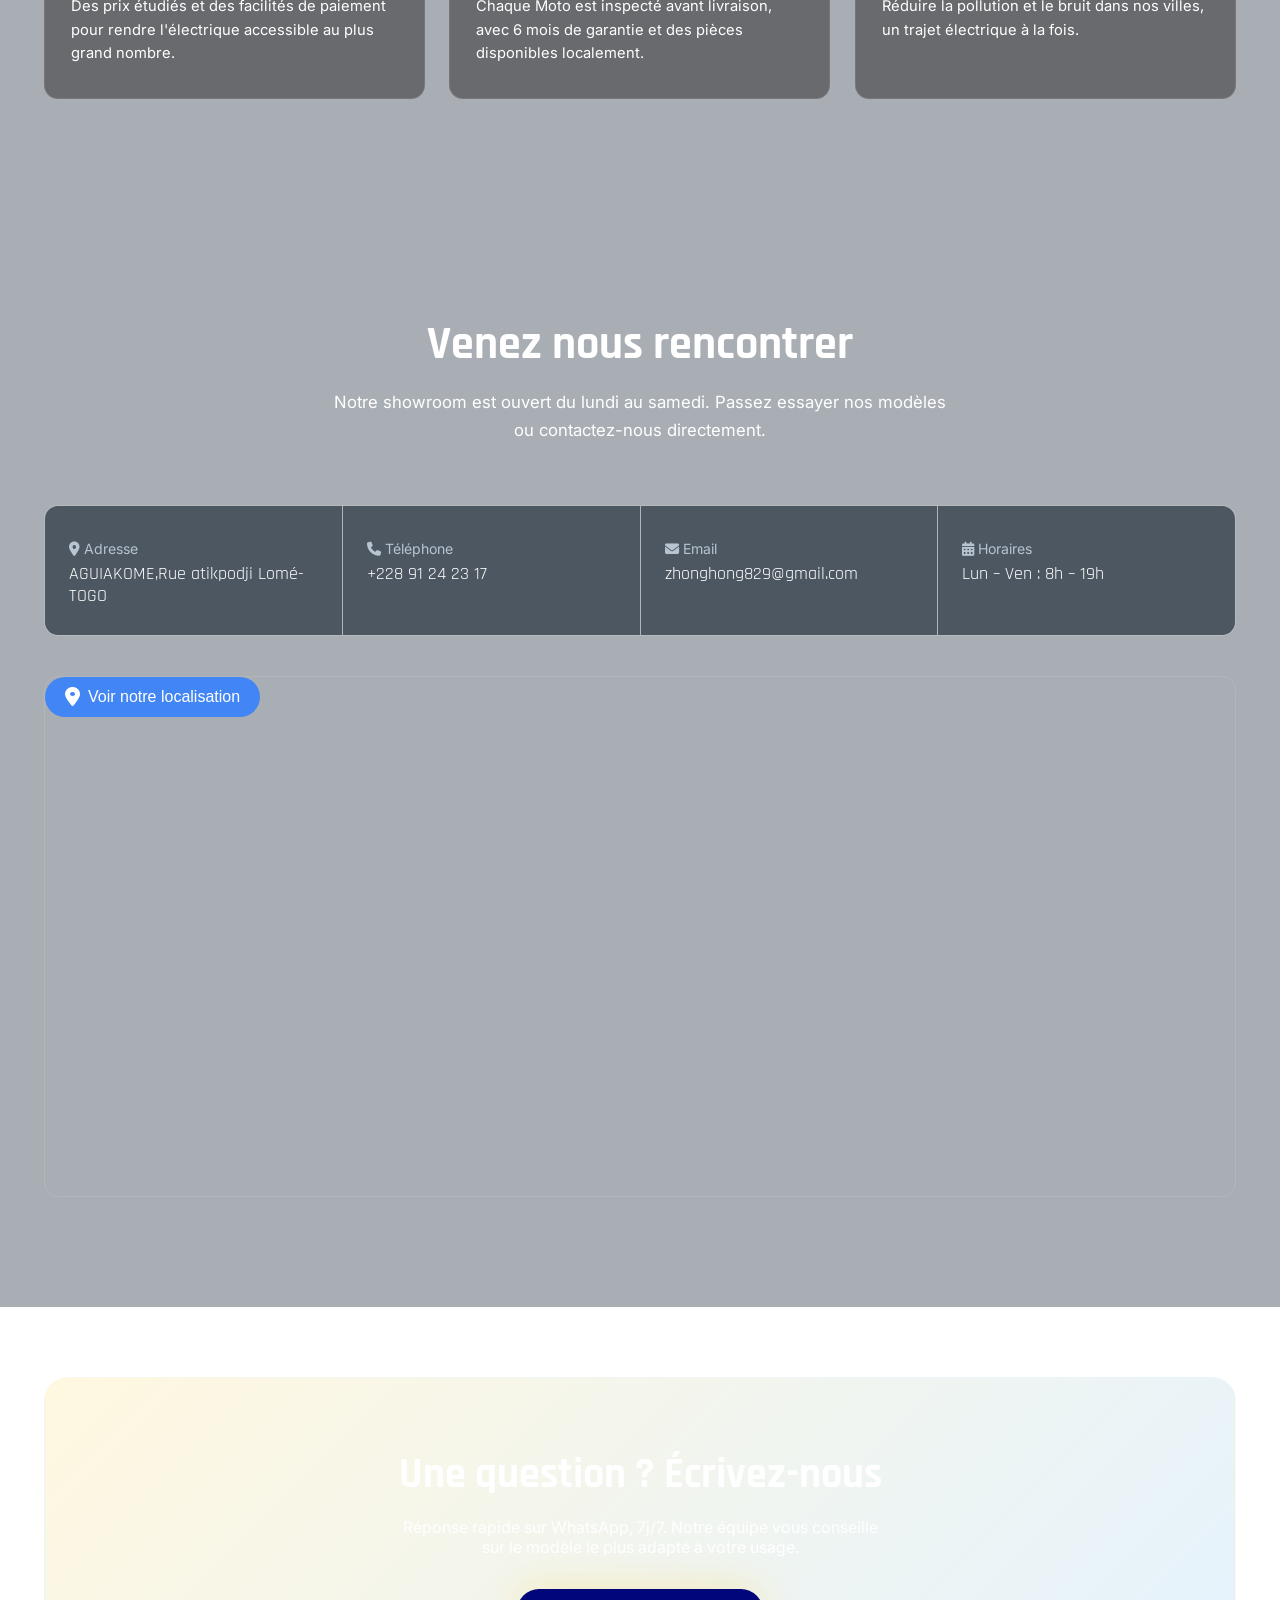
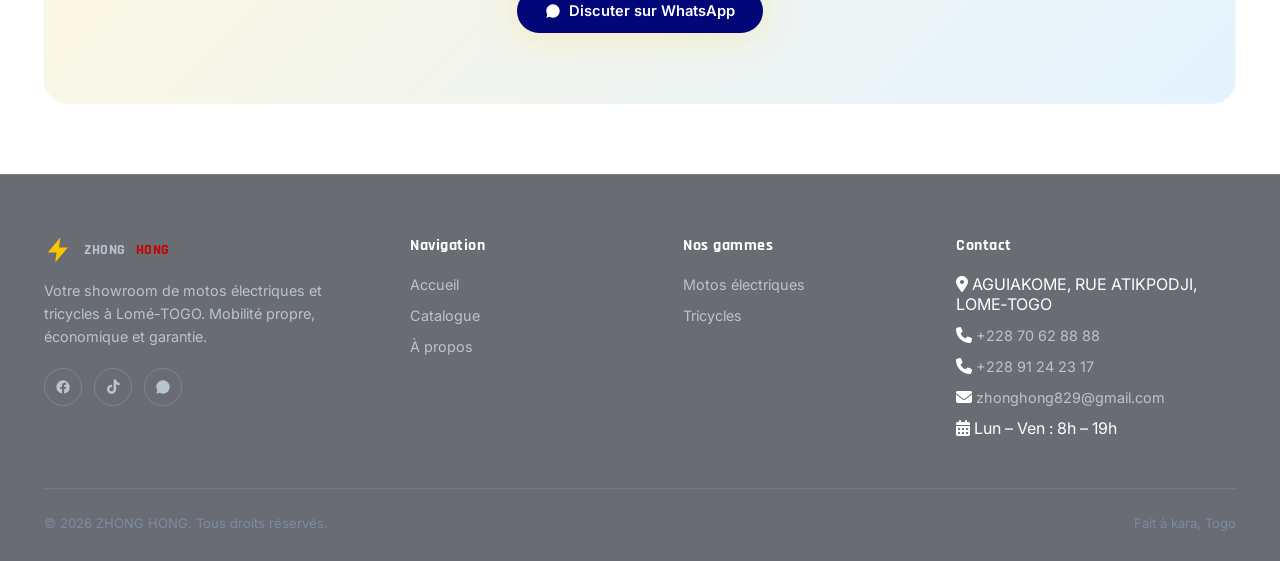
==== commit 0984df4d: "Update apropos.html" ====
--- a/apropos.html
+++ b/apropos.html
@@ -4,6 +4,16 @@
 <head>
   <meta charset="UTF-8">
   <meta name="viewport" content="width=device-width, initial-scale=1.0">
+    <!-- google analitic code -->
+  <!-- Google tag (gtag.js) -->
+<script async src="https://www.googletagmanager.com/gtag/js?id=G-32ZFD8GFKH"></script>
+<script>
+  window.dataLayer = window.dataLayer || [];
+  function gtag(){dataLayer.push(arguments);}
+  gtag('js', new Date());
+
+  gtag('config', 'G-32ZFD8GFKH');
+</script>
   <title>À propos — zhonghong — Motos Électriques & Tricycles à Lomé</title>
   <meta name="description"
     content="Découvrez l'histoire de VoltMoto, notre équipe et notre engagement pour une mobilité électrique accessible à Lomé.">
--- a/style.css
+++ b/style.css
@@ -82,8 +82,8 @@
    /* radial-gradient(circle at 15% 20%, rgba(33, 150, 243, 0.18) 0%, transparent 45%),
     radial-gradient(circle at 85% 75%, rgba(255, 196, 0, 0.12) 0%, transparent 45%),
     linear-gradient(180deg, #050b14 0%, #0a1929 50%, #050b14 100%),*/
-    url('imagebackground.jpg');
-  filter: blur(2px);
+    url('imagebackground.webp');
+  
   background-size: cover, cover, cover, cover;
   background-position: center, center, center, center;
   background-repeat: no-repeat;
@@ -548,7 +548,7 @@
   font-family: var(--font-display);
   font-size: 2.6rem;
   font-weight: 700;
-  color: var(--bleu-logo);
+  color: var(--white);
   display: block;
 }
 
@@ -1625,3 +1625,83 @@
     transition: none !important;
   }
 }
+
+
+/* ===== AJOUT : vidéo de fond de l'accueil uniquement ===== */
+#cardrecorriger.hero {
+  position: relative;
+  overflow: hidden;
+}
+
+#cardrecorriger.hero .home-background-video {
+  position: absolute;
+  inset: 0;
+  width: 100%;
+  height: 100%;
+  object-fit: cover;
+  z-index: 0;
+}
+
+#cardrecorriger.hero .home-video-overlay {
+  position: absolute;
+  inset: 0;
+  z-index: 1;
+  background: linear-gradient(
+    90deg,
+    rgba(1, 7, 121, 0.72),
+    rgba(1, 7, 121, 0.38),
+    rgba(201, 0, 0, 0.22)
+  );
+  pointer-events: none;
+}
+
+#cardrecorriger.hero > .container,
+#cardrecorriger.hero > .scroll-hint {
+  position: relative;
+  z-index: 2;
+}
+
+.video-sound-toggle {
+  position: absolute;
+  right: 24px;
+  bottom: 24px;
+  z-index: 4;
+  display: inline-flex;
+  align-items: center;
+  gap: 8px;
+  padding: 10px 15px;
+  border: 1px solid rgba(255,255,255,.75);
+  border-radius: 999px;
+  background: rgba(1,7,121,.82);
+  color: #fff;
+  cursor: pointer;
+  font: inherit;
+  font-weight: 700;
+  backdrop-filter: blur(6px);
+  -webkit-backdrop-filter: blur(6px);
+  transition: .25s ease;
+}
+
+.video-sound-toggle:hover,
+.video-sound-toggle.is-on {
+  background: #C90000;
+  transform: translateY(-2px);
+}
+
+@media (max-width: 600px) {
+  .video-sound-toggle {
+    right: 12px;
+    bottom: 14px;
+    padding: 9px 12px;
+    font-size: .82rem;
+  }
+
+  #cardrecorriger.hero .home-video-overlay {
+    background: linear-gradient(
+      180deg,
+      rgba(1, 7, 121, .70),
+      rgba(1, 7, 121, .40),
+      rgba(201, 0, 0, .24)
+    );
+  }
+}
